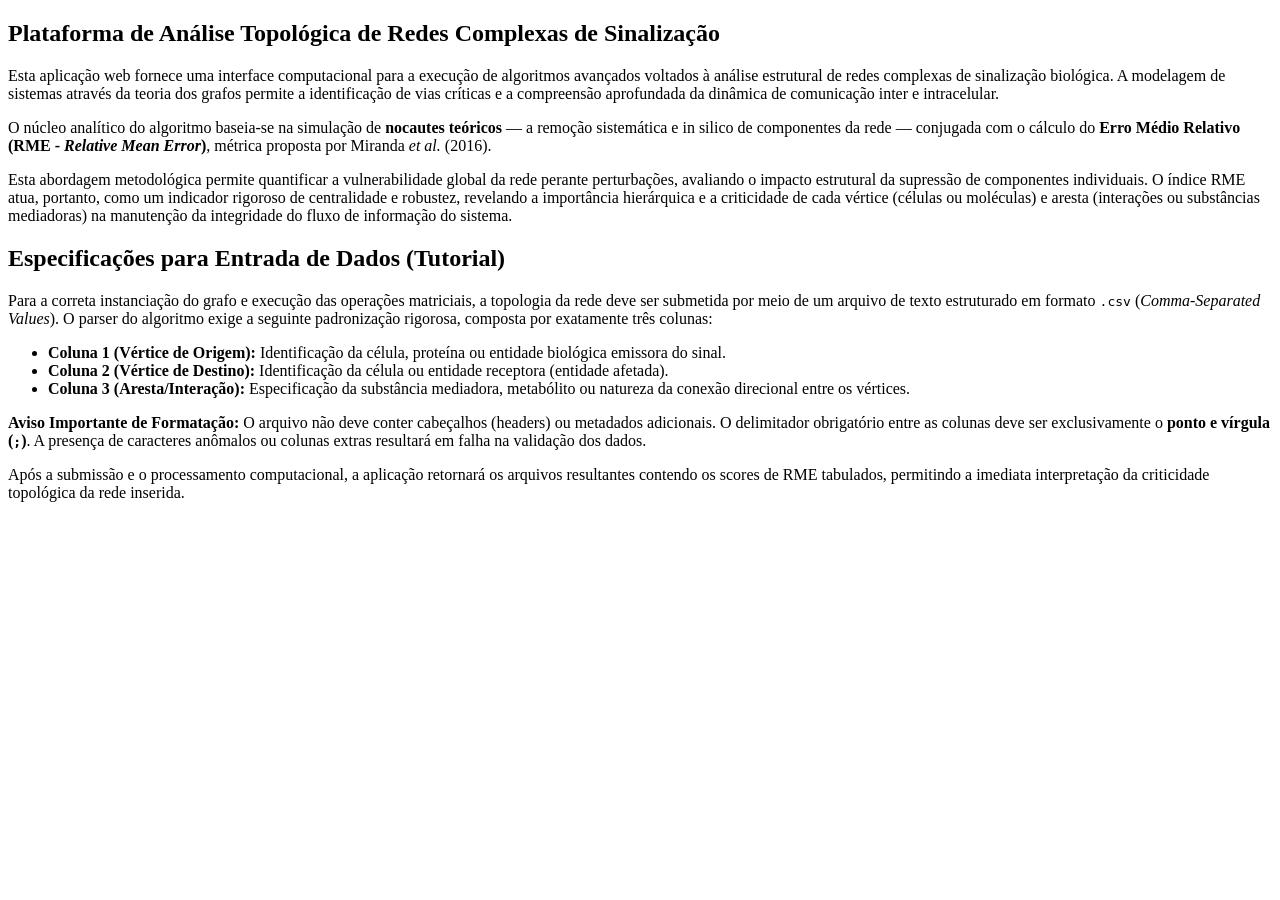
==== src/webAplication/index.html @ 30d3937d "primeira versão index.html" ====
<!DOCTYPE html>
<html lang="pt_br">
<head>
    <meta charset="UTF-8">
    <meta name="viewport" content="width=device-width, initial-scale=1.0">
    <title>Análise de Redes</title>
</head>
<body>
    
<section id="introducao-algoritmo">
    <h1>Plataforma de Análise Topológica de Redes Complexas de Sinalização</h1>

    <p> Esta aplicação web fornece uma interface computacional para a execução de algoritmos avançados voltados
        à análise estrutural de redes complexas de sinalização biológica. A modelagem de sistemas através da 
        teoria dos grafos permite a identificação de vias críticas e a compreensão aprofundada da dinâmica de 
        comunicação inter e intracelular.</p>

    <p> O núcleo analítico do algoritmo baseia-se na simulação de <strong>nocautes teóricos</strong> — a
        remoção sistemática e in silico de componentes da rede — conjugada com o cálculo do 
        <strong>Erro Médio Relativo (RME - <em>Relative Mean Error</em>)</strong>, métrica proposta por 
        Miranda <em>et al.</em> (2016).</p> 
    
    <p> Esta abordagem metodológica permite quantificar a vulnerabilidade global da rede perante perturbações,
        avaliando o impacto estrutural da supressão de componentes individuais. O índice RME atua, portanto, 
        como um indicador rigoroso de centralidade e robustez, revelando a importância hierárquica e a 
        criticidade de cada vértice (células ou moléculas) e aresta (interações ou substâncias mediadoras)
        na manutenção da integridade do fluxo de informação do sistema.</p>
</section>

<section id="tutorial-utilizacao">
    <h2>Especificações para Entrada de Dados (Tutorial)</h2>

    <p>Para a correta instanciação do grafo e execução das operações matriciais, a topologia da rede deve ser submetida por meio de um arquivo de texto estruturado em formato <code>.csv</code> (<em>Comma-Separated Values</em>). O parser do algoritmo exige a seguinte padronização rigorosa, composta por exatamente três colunas:</p>

    <ul>
        <li><strong>Coluna 1 (Vértice de Origem):</strong> Identificação da célula, proteína ou entidade biológica emissora do sinal.</li>
        <li><strong>Coluna 2 (Vértice de Destino):</strong> Identificação da célula ou entidade receptora (entidade afetada).</li>
        <li><strong>Coluna 3 (Aresta/Interação):</strong> Especificação da substância mediadora, metabólito ou natureza da conexão direcional entre os vértices.</li>
    </ul>

    <div class="alerta-formatacao" >
        <strong>Aviso Importante de Formatação:</strong> 
        O arquivo não deve conter cabeçalhos (headers) ou metadados adicionais. O delimitador obrigatório entre as colunas deve ser exclusivamente o <strong>ponto e vírgula (<code>;</code>)</strong>. A presença de caracteres anômalos ou colunas extras resultará em falha na validação dos dados.
    </div>

    <p>Após a submissão e o processamento computacional, a aplicação retornará os arquivos resultantes contendo os scores de RME tabulados, permitindo a imediata interpretação da criticidade topológica da rede inserida.</p>
</section>

</body>
</html>
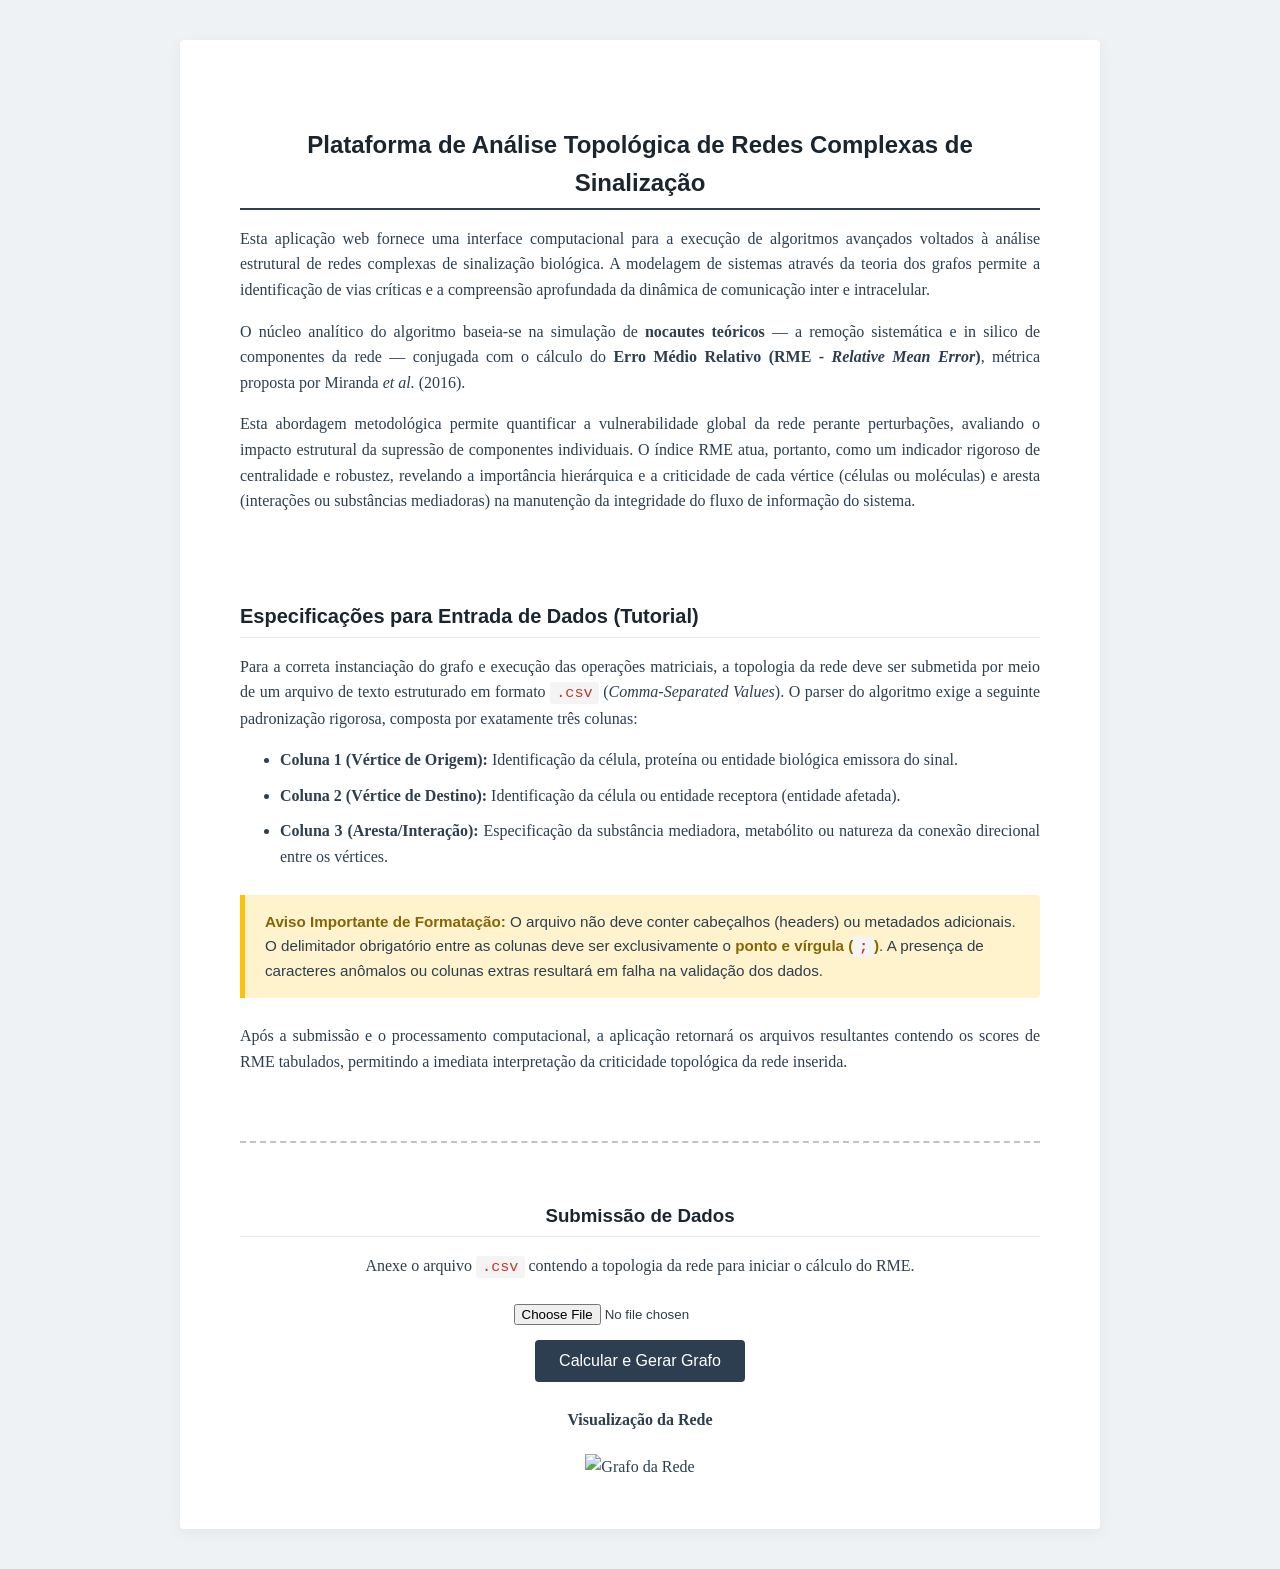
==== commit 47b4e578: "Alterações no html e criação do arquivo css" ====
--- a/src/webAplication/index.html
+++ b/src/webAplication/index.html
@@ -4,47 +4,54 @@
     <meta charset="UTF-8">
     <meta name="viewport" content="width=device-width, initial-scale=1.0">
     <title>Análise de Redes</title>
+
+    <link rel="stylesheet" href="styles/styles.css">
+    <script src="script.js"></script>
 </head>
 <body>
-    
-<section id="introducao-algoritmo">
-    <h1>Plataforma de Análise Topológica de Redes Complexas de Sinalização</h1>
+  <div class="container-principal">
+        
+        <section id="introducao-algoritmo">
+            <h1>Plataforma de Análise Topológica de Redes Complexas de Sinalização</h1>
+            <p>Esta aplicação web fornece uma interface computacional para a execução de algoritmos avançados voltados à análise estrutural de redes complexas de sinalização biológica. A modelagem de sistemas através da teoria dos grafos permite a identificação de vias críticas e a compreensão aprofundada da dinâmica de comunicação inter e intracelular.</p>
+            <p>O núcleo analítico do algoritmo baseia-se na simulação de <strong>nocautes teóricos</strong> — a remoção sistemática e in silico de componentes da rede — conjugada com o cálculo do <strong>Erro Médio Relativo (RME - <em>Relative Mean Error</em>)</strong>, métrica proposta por Miranda <em>et al.</em> (2016).</p> 
+            <p>Esta abordagem metodológica permite quantificar a vulnerabilidade global da rede perante perturbações, avaliando o impacto estrutural da supressão de componentes individuais. O índice RME atua, portanto, como um indicador rigoroso de centralidade e robustez, revelando a importância hierárquica e a criticidade de cada vértice (células ou moléculas) e aresta (interações ou substâncias mediadoras) na manutenção da integridade do fluxo de informação do sistema.</p>
+        </section>
 
-    <p> Esta aplicação web fornece uma interface computacional para a execução de algoritmos avançados voltados
-        à análise estrutural de redes complexas de sinalização biológica. A modelagem de sistemas através da 
-        teoria dos grafos permite a identificação de vias críticas e a compreensão aprofundada da dinâmica de 
-        comunicação inter e intracelular.</p>
+        <section id="tutorial-utilizacao">
+            <h2>Especificações para Entrada de Dados (Tutorial)</h2>
+            <p>Para a correta instanciação do grafo e execução das operações matriciais, a topologia da rede deve ser submetida por meio de um arquivo de texto estruturado em formato <code>.csv</code> (<em>Comma-Separated Values</em>). O parser do algoritmo exige a seguinte padronização rigorosa, composta por exatamente três colunas:</p>
+            <ul>
+                <li><strong>Coluna 1 (Vértice de Origem):</strong> Identificação da célula, proteína ou entidade biológica emissora do sinal.</li>
+                <li><strong>Coluna 2 (Vértice de Destino):</strong> Identificação da célula ou entidade receptora (entidade afetada).</li>
+                <li><strong>Coluna 3 (Aresta/Interação):</strong> Especificação da substância mediadora, metabólito ou natureza da conexão direcional entre os vértices.</li>
+            </ul>
 
-    <p> O núcleo analítico do algoritmo baseia-se na simulação de <strong>nocautes teóricos</strong> — a
-        remoção sistemática e in silico de componentes da rede — conjugada com o cálculo do 
-        <strong>Erro Médio Relativo (RME - <em>Relative Mean Error</em>)</strong>, métrica proposta por 
-        Miranda <em>et al.</em> (2016).</p> 
-    
-    <p> Esta abordagem metodológica permite quantificar a vulnerabilidade global da rede perante perturbações,
-        avaliando o impacto estrutural da supressão de componentes individuais. O índice RME atua, portanto, 
-        como um indicador rigoroso de centralidade e robustez, revelando a importância hierárquica e a 
-        criticidade de cada vértice (células ou moléculas) e aresta (interações ou substâncias mediadoras)
-        na manutenção da integridade do fluxo de informação do sistema.</p>
-</section>
+            <div class="alerta-formatacao">
+                <strong>Aviso Importante de Formatação:</strong> O arquivo não deve conter cabeçalhos (headers) ou metadados adicionais. O delimitador obrigatório entre as colunas deve ser exclusivamente o <strong>ponto e vírgula (<code>;</code>)</strong>. A presença de caracteres anômalos ou colunas extras resultará em falha na validação dos dados.
+            </div>
 
-<section id="tutorial-utilizacao">
-    <h2>Especificações para Entrada de Dados (Tutorial)</h2>
+            <p>Após a submissão e o processamento computacional, a aplicação retornará os arquivos resultantes contendo os scores de RME tabulados, permitindo a imediata interpretação da criticidade topológica da rede inserida.</p>
+        </section>
 
-    <p>Para a correta instanciação do grafo e execução das operações matriciais, a topologia da rede deve ser submetida por meio de um arquivo de texto estruturado em formato <code>.csv</code> (<em>Comma-Separated Values</em>). O parser do algoritmo exige a seguinte padronização rigorosa, composta por exatamente três colunas:</p>
+        <section id="area-upload">
+            <h3>Submissão de Dados</h3>
+            <p>Anexe o arquivo <code>.csv</code> contendo a topologia da rede para iniciar o cálculo do RME.</p>
+            
+            <div class="controles-upload">
+                <input type="file" id="inputCsv" accept=".csv">
+                
+                <button class="botao-primario" onclick="enviarParaAPI()">Calcular e Gerar Grafo</button>
+            </div>
 
-    <ul>
-        <li><strong>Coluna 1 (Vértice de Origem):</strong> Identificação da célula, proteína ou entidade biológica emissora do sinal.</li>
-        <li><strong>Coluna 2 (Vértice de Destino):</strong> Identificação da célula ou entidade receptora (entidade afetada).</li>
-        <li><strong>Coluna 3 (Aresta/Interação):</strong> Especificação da substância mediadora, metabólito ou natureza da conexão direcional entre os vértices.</li>
-    </ul>
+            <div id="mensagemStatus"></div>
+            
+            <div id="areaGrafo">
+                <h4>Visualização da Rede</h4>
+                <img id="imagemGrafo" src="" alt="Grafo da Rede">
+            </div>
+        </section>
 
-    <div class="alerta-formatacao" >
-        <strong>Aviso Importante de Formatação:</strong> 
-        O arquivo não deve conter cabeçalhos (headers) ou metadados adicionais. O delimitador obrigatório entre as colunas deve ser exclusivamente o <strong>ponto e vírgula (<code>;</code>)</strong>. A presença de caracteres anômalos ou colunas extras resultará em falha na validação dos dados.
     </div>
-
-    <p>Após a submissão e o processamento computacional, a aplicação retornará os arquivos resultantes contendo os scores de RME tabulados, permitindo a imediata interpretação da criticidade topológica da rede inserida.</p>
-</section>
-
 </body>
 </html>
--- a/src/webAplication/styles/styles.css
+++ b/src/webAplication/styles/styles.css
@@ -0,0 +1,124 @@
+
+body {
+    font-family: 'Georgia', 'Times New Roman', serif; 
+    background-color: #eef2f5; 
+    color: #2c3e50; 
+    line-height: 1.6;
+    margin: 0;
+    padding: 40px 20px;
+    display: flex;
+    justify-content: center;
+}
+
+.container-principal {
+    background-color: #ffffff;
+    max-width: 800px; 
+    padding: 50px 60px;
+    border-radius: 4px;
+    box-shadow: 0 4px 15px rgba(0, 0, 0, 0.05);
+    text-align: justify; 
+    display: flex;
+    flex-direction: column; 
+    gap: 40px; 
+}
+
+h1, h2, h3 {
+    font-family: 'Arial', 'Helvetica', sans-serif; 
+    color: #1a252f;
+    margin-top: 1.5em;
+    margin-bottom: 0.5em;
+    border-bottom: 1px solid #eaeaea; 
+    padding-bottom: 5px;
+}
+
+h1 {
+    font-size: 24px;
+    text-align: center; 
+    border-bottom: 2px solid #2c3e50;
+}
+
+h2 {
+    font-size: 20px;
+}
+
+code {
+    font-family: 'Courier New', Courier, monospace;
+    background-color: #f4f4f4;
+    padding: 2px 6px;
+    border-radius: 3px;
+    font-size: 0.95em;
+    color: #c0392b;
+}
+
+.alerta-formatacao {
+    background-color: #fff3cd;
+    border-left: 5px solid #ffc107; 
+    padding: 15px 20px;
+    margin: 25px 0;
+    border-radius: 0 4px 4px 0;
+    text-align: left; 
+    font-family: 'Arial', sans-serif; 
+    font-size: 0.95em;
+}
+
+.alerta-formatacao strong {
+    color: #856404;
+}
+
+
+ul {
+    margin-bottom: 20px;
+}
+
+ul li {
+    margin-bottom: 10px;
+}  
+
+#area-upload {
+    margin-top: 10px;
+    padding-top: 30px;
+    border-top: 2px dashed #bdc3c7; 
+    text-align: center;
+}
+
+.controles-upload {
+    display: flex;
+    flex-direction: column;
+    align-items: center;
+    gap: 15px;
+    margin: 25px 0;
+}
+
+.botao-primario {
+    background-color: #2c3e50;
+    color: #ffffff;
+    border: none;
+    padding: 12px 24px;
+    font-size: 16px;
+    font-family: 'Arial', sans-serif;
+    border-radius: 4px;
+    cursor: pointer;
+    transition: background-color 0.3s;
+}
+
+.botao-primario:hover {
+    background-color: #1a252f;
+}
+
+#mensagem_status {
+    margin-top: 15px;
+    font-family: 'Arial', sans-serif;
+    font-size: 14px;
+}
+
+#area_grafo {
+    margin-top: 30px;
+    display: none;
+}
+
+#imagem_grafo {
+    max-width: 100%;
+    border: 1px solid #eaeaea;
+    padding: 10px;
+    background-color: #fcfcfc;
+}
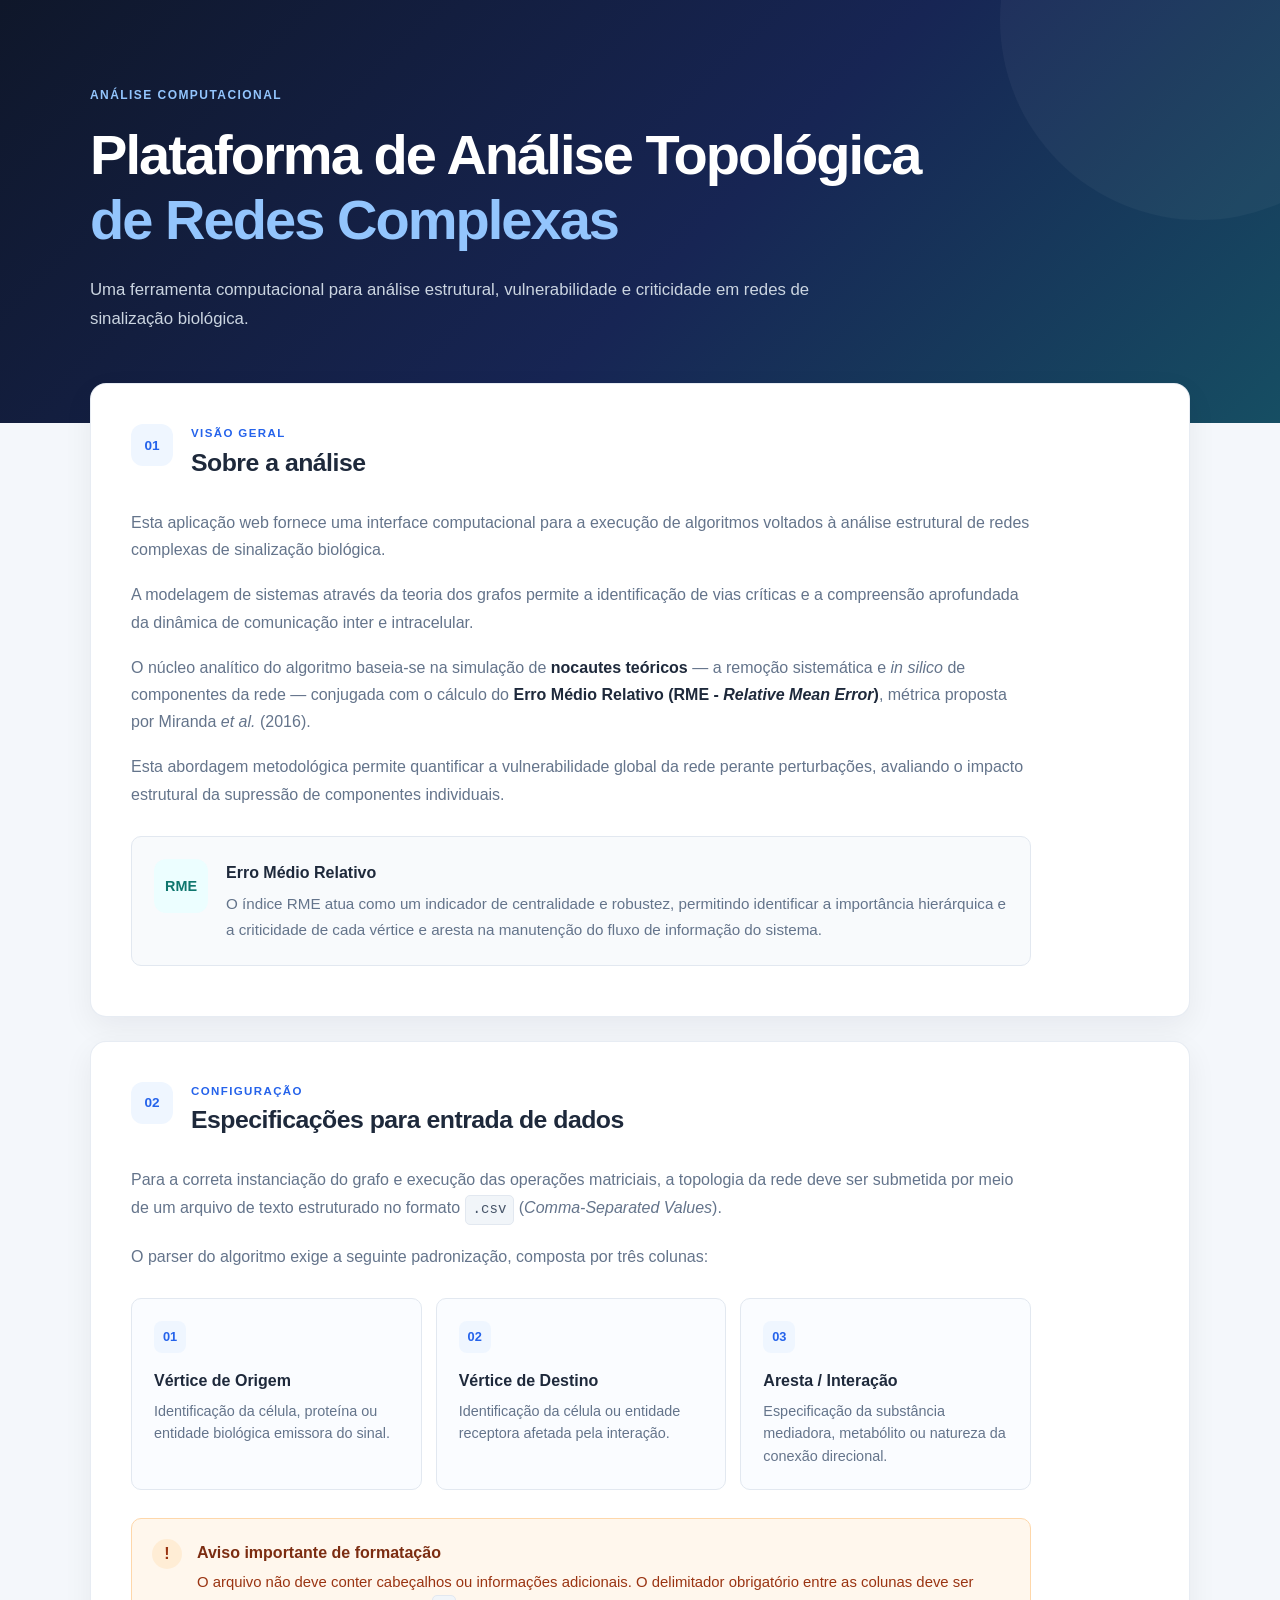
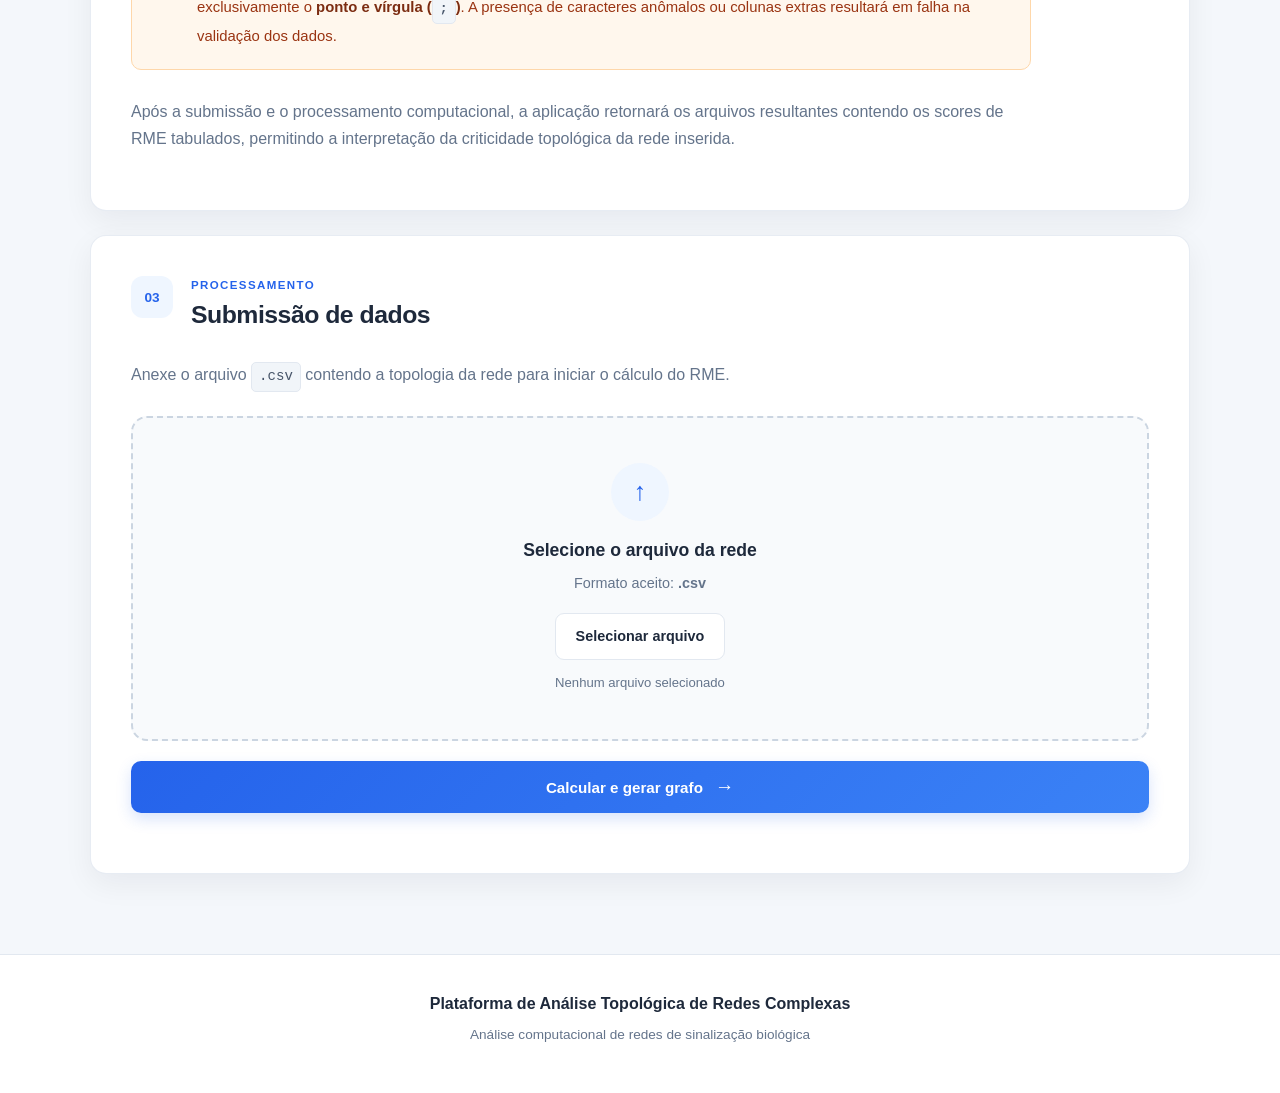
==== commit 48b6345e: "feat: alterando visualização do projeto na plataforma web" ====
--- a/src/webAplication/index.html
+++ b/src/webAplication/index.html
@@ -1,57 +1,311 @@
 <!DOCTYPE html>
-<html lang="pt_br">
+
+<html lang="pt-BR">
 <head>
     <meta charset="UTF-8">
     <meta name="viewport" content="width=device-width, initial-scale=1.0">
-    <title>Análise de Redes</title>
-
-    <link rel="stylesheet" href="styles/styles.css">
-    <script src="script.js"></script>
+
+<meta name="description" content="Plataforma de análise topológica de redes complexas de sinalização biológica">
+
+<title>Análise Topológica de Redes</title>
+
+<link rel="stylesheet" href="styles/styles.css">
+<script src="scripts/script.js" defer></script>
+
 </head>
+
 <body>
-  <div class="container-principal">
-        
-        <section id="introducao-algoritmo">
-            <h1>Plataforma de Análise Topológica de Redes Complexas de Sinalização</h1>
-            <p>Esta aplicação web fornece uma interface computacional para a execução de algoritmos avançados voltados à análise estrutural de redes complexas de sinalização biológica. A modelagem de sistemas através da teoria dos grafos permite a identificação de vias críticas e a compreensão aprofundada da dinâmica de comunicação inter e intracelular.</p>
-            <p>O núcleo analítico do algoritmo baseia-se na simulação de <strong>nocautes teóricos</strong> — a remoção sistemática e in silico de componentes da rede — conjugada com o cálculo do <strong>Erro Médio Relativo (RME - <em>Relative Mean Error</em>)</strong>, métrica proposta por Miranda <em>et al.</em> (2016).</p> 
-            <p>Esta abordagem metodológica permite quantificar a vulnerabilidade global da rede perante perturbações, avaliando o impacto estrutural da supressão de componentes individuais. O índice RME atua, portanto, como um indicador rigoroso de centralidade e robustez, revelando a importância hierárquica e a criticidade de cada vértice (células ou moléculas) e aresta (interações ou substâncias mediadoras) na manutenção da integridade do fluxo de informação do sistema.</p>
-        </section>
-
-        <section id="tutorial-utilizacao">
-            <h2>Especificações para Entrada de Dados (Tutorial)</h2>
-            <p>Para a correta instanciação do grafo e execução das operações matriciais, a topologia da rede deve ser submetida por meio de um arquivo de texto estruturado em formato <code>.csv</code> (<em>Comma-Separated Values</em>). O parser do algoritmo exige a seguinte padronização rigorosa, composta por exatamente três colunas:</p>
-            <ul>
-                <li><strong>Coluna 1 (Vértice de Origem):</strong> Identificação da célula, proteína ou entidade biológica emissora do sinal.</li>
-                <li><strong>Coluna 2 (Vértice de Destino):</strong> Identificação da célula ou entidade receptora (entidade afetada).</li>
-                <li><strong>Coluna 3 (Aresta/Interação):</strong> Especificação da substância mediadora, metabólito ou natureza da conexão direcional entre os vértices.</li>
-            </ul>
+
+<header class="cabecalho">
+    <div class="cabecalho-conteudo">
+        <span class="etiqueta">ANÁLISE COMPUTACIONAL</span>
+
+        <h1>
+            Plataforma de Análise Topológica
+            <span>de Redes Complexas</span>
+        </h1>
+
+        <p>
+            Uma ferramenta computacional para análise estrutural,
+            vulnerabilidade e criticidade em redes de sinalização biológica.
+        </p>
+    </div>
+</header>
+
+
+<main class="container-principal">
+
+    <!-- INTRODUÇÃO -->
+    <section id="introducao-algoritmo" class="card">
+
+        <div class="titulo-secao">
+            <span class="numero-secao">01</span>
+
+            <div>
+                <span class="rotulo-secao">VISÃO GERAL</span>
+                <h2>Sobre a análise</h2>
+            </div>
+        </div>
+
+        <div class="conteudo-texto">
+
+            <p>
+                Esta aplicação web fornece uma interface computacional para
+                a execução de algoritmos voltados à análise estrutural de
+                redes complexas de sinalização biológica.
+            </p>
+
+            <p>
+                A modelagem de sistemas através da teoria dos grafos permite
+                a identificação de vias críticas e a compreensão aprofundada
+                da dinâmica de comunicação inter e intracelular.
+            </p>
+
+            <p>
+                O núcleo analítico do algoritmo baseia-se na simulação de
+                <strong>nocautes teóricos</strong> — a remoção sistemática
+                e <em>in silico</em> de componentes da rede — conjugada com
+                o cálculo do
+                <strong>Erro Médio Relativo (RME -
+                <em>Relative Mean Error</em>)</strong>, métrica proposta
+                por Miranda <em>et al.</em> (2016).
+            </p>
+
+            <p>
+                Esta abordagem metodológica permite quantificar a
+                vulnerabilidade global da rede perante perturbações,
+                avaliando o impacto estrutural da supressão de componentes
+                individuais.
+            </p>
+
+            <div class="destaque-metodologia">
+                <div class="icone-destaque">RME</div>
+
+                <div>
+                    <strong>Erro Médio Relativo</strong>
+
+                    <p>
+                        O índice RME atua como um indicador de centralidade
+                        e robustez, permitindo identificar a importância
+                        hierárquica e a criticidade de cada vértice e aresta
+                        na manutenção do fluxo de informação do sistema.
+                    </p>
+                </div>
+            </div>
+
+        </div>
+    </section>
+
+
+    <!-- TUTORIAL -->
+    <section id="tutorial-utilizacao" class="card">
+
+        <div class="titulo-secao">
+            <span class="numero-secao">02</span>
+
+            <div>
+                <span class="rotulo-secao">CONFIGURAÇÃO</span>
+                <h2>Especificações para entrada de dados</h2>
+            </div>
+        </div>
+
+        <div class="conteudo-texto">
+
+            <p>
+                Para a correta instanciação do grafo e execução das
+                operações matriciais, a topologia da rede deve ser submetida
+                por meio de um arquivo de texto estruturado no formato
+                <code>.csv</code>
+                (<em>Comma-Separated Values</em>).
+            </p>
+
+            <p>
+                O parser do algoritmo exige a seguinte padronização,
+                composta por três colunas:
+            </p>
+
+
+            <div class="estrutura-csv">
+
+                <div class="csv-item">
+                    <span class="csv-numero">01</span>
+
+                    <div>
+                        <strong>Vértice de Origem</strong>
+                        <p>
+                            Identificação da célula, proteína ou entidade
+                            biológica emissora do sinal.
+                        </p>
+                    </div>
+                </div>
+
+
+                <div class="csv-item">
+                    <span class="csv-numero">02</span>
+
+                    <div>
+                        <strong>Vértice de Destino</strong>
+                        <p>
+                            Identificação da célula ou entidade receptora
+                            afetada pela interação.
+                        </p>
+                    </div>
+                </div>
+
+
+                <div class="csv-item">
+                    <span class="csv-numero">03</span>
+
+                    <div>
+                        <strong>Aresta / Interação</strong>
+                        <p>
+                            Especificação da substância mediadora,
+                            metabólito ou natureza da conexão direcional.
+                        </p>
+                    </div>
+                </div>
+
+            </div>
+
 
             <div class="alerta-formatacao">
-                <strong>Aviso Importante de Formatação:</strong> O arquivo não deve conter cabeçalhos (headers) ou metadados adicionais. O delimitador obrigatório entre as colunas deve ser exclusivamente o <strong>ponto e vírgula (<code>;</code>)</strong>. A presença de caracteres anômalos ou colunas extras resultará em falha na validação dos dados.
-            </div>
-
-            <p>Após a submissão e o processamento computacional, a aplicação retornará os arquivos resultantes contendo os scores de RME tabulados, permitindo a imediata interpretação da criticidade topológica da rede inserida.</p>
-        </section>
-
-        <section id="area-upload">
-            <h3>Submissão de Dados</h3>
-            <p>Anexe o arquivo <code>.csv</code> contendo a topologia da rede para iniciar o cálculo do RME.</p>
-            
-            <div class="controles-upload">
-                <input type="file" id="inputCsv" accept=".csv">
-                
-                <button class="botao-primario" onclick="enviarParaAPI()">Calcular e Gerar Grafo</button>
-            </div>
-
-            <div id="mensagemStatus"></div>
-            
-            <div id="areaGrafo">
-                <h4>Visualização da Rede</h4>
-                <img id="imagemGrafo" src="" alt="Grafo da Rede">
-            </div>
-        </section>
-
-    </div>
+
+                <div class="alerta-icone">!</div>
+
+                <div>
+                    <strong>Aviso importante de formatação</strong>
+
+                    <p>
+                        O arquivo não deve conter cabeçalhos ou informações
+                        adicionais. O delimitador obrigatório entre as
+                        colunas deve ser exclusivamente o
+                        <strong>ponto e vírgula (<code>;</code>)</strong>.
+                        A presença de caracteres anômalos ou colunas extras
+                        resultará em falha na validação dos dados.
+                    </p>
+                </div>
+
+            </div>
+
+
+            <p>
+                Após a submissão e o processamento computacional, a aplicação
+                retornará os arquivos resultantes contendo os scores de RME
+                tabulados, permitindo a interpretação da criticidade
+                topológica da rede inserida.
+            </p>
+
+        </div>
+    </section>
+
+
+    <!-- UPLOAD -->
+    <section id="area-upload" class="card card-upload">
+
+        <div class="titulo-secao">
+            <span class="numero-secao">03</span>
+
+            <div>
+                <span class="rotulo-secao">PROCESSAMENTO</span>
+                <h2>Submissão de dados</h2>
+            </div>
+        </div>
+
+
+        <p class="descricao-upload">
+            Anexe o arquivo <code>.csv</code> contendo a topologia da rede
+            para iniciar o cálculo do RME.
+        </p>
+
+
+        <div class="upload-area">
+
+            <div class="upload-icone">
+                ↑
+            </div>
+
+            <h3>Selecione o arquivo da rede</h3>
+
+            <p>
+                Formato aceito: <strong>.csv</strong>
+            </p>
+
+            <label for="inputCsv" class="label-arquivo">
+                Selecionar arquivo
+            </label>
+
+            <input
+                class="input"
+                type="file"
+                id="inputCsv"
+                accept=".csv"
+            >
+
+            <span id="nomeArquivo" class="nome-arquivo">
+                Nenhum arquivo selecionado
+            </span>
+
+        </div>
+
+
+        <button
+            class="botao-primario"
+            type="button"
+            onclick="enviarParaAPI()"
+        >
+            <span>Calcular e gerar grafo</span>
+            <span class="seta">→</span>
+        </button>
+
+
+        <div id="mensagemStatus" class="mensagem-status"></div>
+
+
+        <!-- GRAFO -->
+        <div id="areaGrafo" class="area-grafo">
+
+            <div class="cabecalho-grafo">
+
+                <div>
+                    <span class="rotulo-secao">RESULTADO</span>
+                    <h3>Visualização da rede</h3>
+                </div>
+
+                <span class="status-grafo">
+                    Processado
+                </span>
+
+            </div>
+
+
+            <div class="grafo-container">
+
+                <img
+                    id="imagemGrafo"
+                    src=""
+                    alt="Visualização do grafo da rede"
+                >
+
+            </div>
+
+        </div>
+
+    </section>
+
+</main>
+
+
+<footer class="rodape">
+
+    <p>
+        Plataforma de Análise Topológica de Redes Complexas
+    </p>
+
+    <span>
+        Análise computacional de redes de sinalização biológica
+    </span>
+
+</footer>
+
 </body>
-</html>+</html>
--- a/src/webAplication/styles/styles.css
+++ b/src/webAplication/styles/styles.css
@@ -1,124 +1,1075 @@
+/* =========================================================
+CONFIGURAÇÕES GERAIS
+========================================================= */
+
+:root {
+--cor-primaria: #2563eb;
+--cor-primaria-hover: #1d4ed8;
+
+--cor-secundaria: #0f766e;
+
+--cor-texto: #1e293b;
+--cor-texto-suave: #64748b;
+
+--cor-fundo: #f4f7fb;
+--cor-card: #ffffff;
+
+--cor-borda: #e2e8f0;
+
+--cor-alerta: #fff7ed;
+--cor-alerta-borda: #fed7aa;
+--cor-alerta-texto: #9a3412;
+
+--sombra-card:
+    0 10px 30px rgba(15, 23, 42, 0.06);
+
+--raio: 16px;
+--raio-pequeno: 10px;
+
+--largura-maxima: 1100px;
+
+}
+
+/* =========================================================
+RESET
+========================================================= */
+
+* {
+  margin: 0;
+  padding: 0;
+  box-sizing: border-box;
+  }
+
+html {
+scroll-behavior: smooth;
+}
 
 body {
-    font-family: 'Georgia', 'Times New Roman', serif; 
-    background-color: #eef2f5; 
-    color: #2c3e50; 
-    line-height: 1.6;
-    margin: 0;
-    padding: 40px 20px;
-    display: flex;
-    justify-content: center;
-}
+font-family:
+Inter,
+-apple-system,
+BlinkMacSystemFont,
+"Segoe UI",
+Roboto,
+Helvetica,
+Arial,
+sans-serif;
+
+background: var(--cor-fundo);
+color: var(--cor-texto);
+
+line-height: 1.7;
+
+}
+
+/* =========================================================
+CABEÇALHO
+========================================================= */
+
+.cabecalho {
+background:
+linear-gradient(
+135deg,
+#0f172a 0%,
+#172554 55%,
+#164e63 100%
+);
+
+color: white;
+
+padding: 80px 24px 90px;
+
+position: relative;
+overflow: hidden;
+
+}
+
+/* elemento decorativo */
+
+.cabecalho::after {
+content: "";
+
+position: absolute;
+
+width: 400px;
+height: 400px;
+
+border-radius: 50%;
+
+background: rgba(255, 255, 255, 0.04);
+
+right: -120px;
+top: -180px;
+
+}
+
+.cabecalho-conteudo {
+max-width: var(--largura-maxima);
+
+margin: 0 auto;
+
+position: relative;
+z-index: 1;
+
+}
+
+.etiqueta {
+display: inline-block;
+
+font-size: 0.75rem;
+font-weight: 700;
+
+letter-spacing: 0.12em;
+
+color: #93c5fd;
+
+margin-bottom: 18px;
+
+}
+
+.cabecalho h1 {
+max-width: 850px;
+
+font-size: clamp(2rem, 5vw, 3.5rem);
+
+line-height: 1.15;
+
+letter-spacing: -0.035em;
+
+margin-bottom: 24px;
+
+}
+
+.cabecalho h1 span {
+color: #93c5fd;
+}
+
+.cabecalho p {
+max-width: 720px;
+
+font-size: 1.05rem;
+
+color: #cbd5e1;
+
+line-height: 1.7;
+
+}
+
+/* =========================================================
+CONTAINER
+========================================================= */
 
 .container-principal {
-    background-color: #ffffff;
-    max-width: 800px; 
-    padding: 50px 60px;
-    border-radius: 4px;
-    box-shadow: 0 4px 15px rgba(0, 0, 0, 0.05);
-    text-align: justify; 
-    display: flex;
-    flex-direction: column; 
-    gap: 40px; 
-}
-
-h1, h2, h3 {
-    font-family: 'Arial', 'Helvetica', sans-serif; 
-    color: #1a252f;
-    margin-top: 1.5em;
-    margin-bottom: 0.5em;
-    border-bottom: 1px solid #eaeaea; 
-    padding-bottom: 5px;
-}
-
-h1 {
-    font-size: 24px;
-    text-align: center; 
-    border-bottom: 2px solid #2c3e50;
-}
-
-h2 {
-    font-size: 20px;
+width: min(
+calc(100% - 40px),
+var(--largura-maxima)
+);
+
+margin: -40px auto 80px;
+
+position: relative;
+z-index: 2;
+
+display: flex;
+flex-direction: column;
+
+gap: 24px;
+
+}
+
+/* =========================================================
+CARDS
+========================================================= */
+
+.card {
+background: var(--cor-card);
+
+border: 1px solid rgba(226, 232, 240, 0.8);
+
+border-radius: var(--raio);
+
+padding: 40px;
+
+box-shadow: var(--sombra-card);
+
+}
+
+.card-upload {
+padding-bottom: 45px;
+}
+
+/* =========================================================
+TÍTULOS DAS SEÇÕES
+========================================================= */
+
+.titulo-secao {
+display: flex;
+
+align-items: flex-start;
+
+gap: 18px;
+
+margin-bottom: 30px;
+
+}
+
+.numero-secao {
+display: flex;
+
+align-items: center;
+justify-content: center;
+
+flex-shrink: 0;
+
+width: 42px;
+height: 42px;
+
+border-radius: 12px;
+
+background: #eff6ff;
+
+color: var(--cor-primaria);
+
+font-size: 0.85rem;
+
+font-weight: 800;
+
+}
+
+.rotulo-secao {
+display: block;
+
+color: var(--cor-primaria);
+
+font-size: 0.72rem;
+
+font-weight: 800;
+
+letter-spacing: 0.12em;
+
+margin-bottom: 3px;
+
+}
+
+.titulo-secao h2 {
+font-size: 1.55rem;
+
+line-height: 1.3;
+
+letter-spacing: -0.02em;
+
+}
+
+/* =========================================================
+TEXTO
+========================================================= */
+
+.conteudo-texto {
+max-width: 900px;
+}
+
+.conteudo-texto p {
+color: var(--cor-texto-suave);
+
+margin-bottom: 18px;
+
+}
+
+.conteudo-texto strong {
+color: var(--cor-texto);
+}
+
+em {
+color: inherit;
 }
 
 code {
-    font-family: 'Courier New', Courier, monospace;
-    background-color: #f4f4f4;
-    padding: 2px 6px;
-    border-radius: 3px;
-    font-size: 0.95em;
-    color: #c0392b;
-}
+display: inline-block;
+
+padding: 2px 7px;
+
+border-radius: 5px;
+
+background: #f1f5f9;
+
+border: 1px solid #e2e8f0;
+
+color: #475569;
+
+font-family:
+    "SFMono-Regular",
+    Consolas,
+    "Liberation Mono",
+    monospace;
+
+font-size: 0.88em;
+
+}
+
+/* =========================================================
+DESTAQUE RME
+========================================================= */
+
+.destaque-metodologia {
+display: flex;
+
+align-items: flex-start;
+
+gap: 18px;
+
+margin-top: 28px;
+margin-bottom: 10px;
+
+padding: 22px;
+
+background: #f8fafc;
+
+border: 1px solid var(--cor-borda);
+
+border-radius: var(--raio-pequeno);
+
+}
+
+.icone-destaque {
+display: flex;
+
+align-items: center;
+justify-content: center;
+
+flex-shrink: 0;
+
+width: 54px;
+height: 54px;
+
+border-radius: 12px;
+
+background: #ecfeff;
+
+color: var(--cor-secundaria);
+
+font-size: 0.9rem;
+
+font-weight: 800;
+
+}
+
+.destaque-metodologia strong {
+display: block;
+
+margin-bottom: 5px;
+
+}
+
+.destaque-metodologia p {
+margin-bottom: 0;
+
+font-size: 0.95rem;
+
+}
+
+/* =========================================================
+ESTRUTURA DO CSV
+========================================================= */
+
+.estrutura-csv {
+display: grid;
+
+grid-template-columns:
+    repeat(3, 1fr);
+
+gap: 14px;
+
+margin: 28px 0;
+
+}
+
+.csv-item {
+padding: 22px;
+
+border: 1px solid var(--cor-borda);
+
+border-radius: var(--raio-pequeno);
+
+background: #fafcff;
+
+transition:
+    transform 0.2s ease,
+    box-shadow 0.2s ease;
+
+}
+
+.csv-item:hover {
+transform: translateY(-2px);
+
+box-shadow:
+    0 8px 20px rgba(15, 23, 42, 0.06);
+
+}
+
+.csv-numero {
+display: flex;
+
+align-items: center;
+justify-content: center;
+
+width: 32px;
+height: 32px;
+
+margin-bottom: 14px;
+
+border-radius: 8px;
+
+background: #eff6ff;
+
+color: var(--cor-primaria);
+
+font-size: 0.8rem;
+
+font-weight: 800;
+
+}
+
+.csv-item strong {
+display: block;
+
+margin-bottom: 6px;
+
+}
+
+.csv-item p {
+font-size: 0.9rem;
+
+line-height: 1.55;
+
+margin: 0;
+
+}
+
+/* =========================================================
+ALERTA
+========================================================= */
 
 .alerta-formatacao {
-    background-color: #fff3cd;
-    border-left: 5px solid #ffc107; 
-    padding: 15px 20px;
-    margin: 25px 0;
-    border-radius: 0 4px 4px 0;
-    text-align: left; 
-    font-family: 'Arial', sans-serif; 
-    font-size: 0.95em;
+display: flex;
+
+align-items: flex-start;
+
+gap: 15px;
+
+padding: 20px;
+
+margin: 28px 0;
+
+border-radius: var(--raio-pequeno);
+
+background: var(--cor-alerta);
+
+border: 1px solid var(--cor-alerta-borda);
+
+color: var(--cor-alerta-texto);
+
+}
+
+.alerta-icone {
+display: flex;
+
+align-items: center;
+justify-content: center;
+
+flex-shrink: 0;
+
+width: 30px;
+height: 30px;
+
+border-radius: 50%;
+
+background: #ffedd5;
+
+font-weight: 900;
+
 }
 
 .alerta-formatacao strong {
-    color: #856404;
-}
-
-
-ul {
-    margin-bottom: 20px;
-}
-
-ul li {
-    margin-bottom: 10px;
-}  
-
-#area-upload {
-    margin-top: 10px;
-    padding-top: 30px;
-    border-top: 2px dashed #bdc3c7; 
-    text-align: center;
-}
-
-.controles-upload {
-    display: flex;
+color: #7c2d12;
+}
+
+.alerta-formatacao p {
+margin-top: 4px;
+margin-bottom: 0;
+
+color: #9a3412;
+
+font-size: 0.93rem;
+
+}
+
+/* =========================================================
+UPLOAD
+========================================================= */
+
+.descricao-upload {
+color: var(--cor-texto-suave);
+
+margin-bottom: 24px;
+
+}
+
+.upload-area {
+display: flex;
+
+flex-direction: column;
+
+align-items: center;
+
+justify-content: center;
+
+text-align: center;
+
+padding: 45px 25px;
+
+border: 2px dashed #cbd5e1;
+
+border-radius: var(--raio);
+
+background: #f8fafc;
+
+transition:
+    border-color 0.2s ease,
+    background 0.2s ease;
+
+}
+
+.upload-area:hover {
+border-color: #93c5fd;
+
+background: #f8fbff;
+
+}
+
+.upload-icone {
+display: flex;
+
+align-items: center;
+justify-content: center;
+
+width: 58px;
+height: 58px;
+
+margin-bottom: 15px;
+
+border-radius: 50%;
+
+background: #eff6ff;
+
+color: var(--cor-primaria);
+
+font-size: 1.6rem;
+
+font-weight: 700;
+
+}
+
+.upload-area h3 {
+font-size: 1.1rem;
+
+margin-bottom: 5px;
+
+}
+
+.upload-area p {
+color: var(--cor-texto-suave);
+
+font-size: 0.9rem;
+
+margin-bottom: 18px;
+
+}
+
+.label-arquivo {
+display: inline-flex;
+
+align-items: center;
+justify-content: center;
+
+padding: 10px 20px;
+
+border-radius: 9px;
+
+background: white;
+
+border: 1px solid var(--cor-borda);
+
+color: var(--cor-texto);
+
+font-size: 0.9rem;
+
+font-weight: 700;
+
+cursor: pointer;
+
+transition:
+    background 0.2s ease,
+    border-color 0.2s ease;
+
+}
+
+.label-arquivo:hover {
+border-color: #93c5fd;
+
+background: #eff6ff;
+
+}
+
+/* esconde o input original */
+
+.input {
+display: none;
+}
+
+.nome-arquivo {
+display: block;
+
+margin-top: 12px;
+
+color: var(--cor-texto-suave);
+
+font-size: 0.82rem;
+
+max-width: 100%;
+
+overflow: hidden;
+
+text-overflow: ellipsis;
+
+white-space: nowrap;
+
+}
+
+/* =========================================================
+BOTÃO
+========================================================= */
+
+.botao-primario {
+display: flex;
+
+align-items: center;
+justify-content: center;
+
+gap: 12px;
+
+width: 100%;
+
+margin-top: 20px;
+
+padding: 15px 22px;
+
+border: none;
+
+border-radius: 10px;
+
+background:
+    linear-gradient(
+        135deg,
+        var(--cor-primaria),
+        #3b82f6
+    );
+
+color: white;
+
+font-family: inherit;
+
+font-size: 0.95rem;
+
+font-weight: 700;
+
+cursor: pointer;
+
+box-shadow:
+    0 6px 15px rgba(37, 99, 235, 0.18);
+
+transition:
+    transform 0.2s ease,
+    box-shadow 0.2s ease,
+    background 0.2s ease;
+
+}
+
+.botao-primario:hover {
+background:
+linear-gradient(
+135deg,
+var(--cor-primaria-hover),
+var(--cor-primaria)
+);
+
+transform: translateY(-1px);
+
+box-shadow:
+    0 9px 20px rgba(37, 99, 235, 0.24);
+
+}
+
+.botao-primario:active {
+transform: translateY(0);
+}
+
+.seta {
+font-size: 1.2rem;
+
+transition: transform 0.2s ease;
+
+}
+
+.botao-primario:hover .seta {
+transform: translateX(4px);
+}
+
+/* =========================================================
+STATUS
+========================================================= */
+
+.mensagem-status {
+margin-top: 15px;
+
+padding: 0;
+
+}
+
+.mensagem-status:not(:empty) {
+padding: 12px 15px;
+
+border-radius: 9px;
+
+background: #f8fafc;
+
+border: 1px solid var(--cor-borda);
+
+color: var(--cor-texto-suave);
+
+font-size: 0.9rem;
+
+}
+
+/* =========================================================
+ÁREA DO GRAFO
+========================================================= */
+
+.area-grafo {
+display: none;
+
+margin-top: 40px;
+
+padding-top: 30px;
+
+border-top: 1px solid var(--cor-borda);
+
+}
+
+.cabecalho-grafo {
+display: flex;
+
+align-items: center;
+
+justify-content: space-between;
+
+gap: 20px;
+
+margin-bottom: 20px;
+
+}
+
+.cabecalho-grafo h3 {
+font-size: 1.25rem;
+
+line-height: 1.3;
+
+}
+
+.status-grafo {
+padding: 6px 11px;
+
+border-radius: 20px;
+
+background: #ecfdf5;
+
+color: #047857;
+
+border: 1px solid #a7f3d0;
+
+font-size: 0.75rem;
+
+font-weight: 700;
+
+white-space: nowrap;
+
+}
+
+.grafo-container {
+display: flex;
+
+align-items: center;
+justify-content: center;
+
+min-height: 300px;
+
+padding: 20px;
+
+overflow: auto;
+
+border-radius: var(--raio-pequeno);
+
+background: #f8fafc;
+
+border: 1px solid var(--cor-borda);
+
+}
+
+#imagemGrafo {
+display: block;
+
+max-width: 100%;
+
+height: auto;
+
+object-fit: contain;
+
+}
+
+/* =========================================================
+RODAPÉ
+========================================================= */
+
+.rodape {
+text-align: center;
+
+padding: 35px 20px 45px;
+
+border-top: 1px solid var(--cor-borda);
+
+color: var(--cor-texto-suave);
+
+background: white;
+
+}
+
+.rodape p {
+font-weight: 700;
+
+color: var(--cor-texto);
+
+margin-bottom: 3px;
+
+}
+
+.rodape span {
+font-size: 0.85rem;
+}
+
+/* =========================================================
+RESPONSIVIDADE
+TABLETS
+========================================================= */
+
+@media (max-width: 800px) {
+
+.cabecalho {
+    padding: 65px 24px 75px;
+}
+
+
+.estrutura-csv {
+    grid-template-columns: 1fr;
+}
+
+
+.card {
+    padding: 30px;
+}
+
+}
+
+/* =========================================================
+RESPONSIVIDADE
+CELULARES
+========================================================= */
+
+@media (max-width: 600px) {
+
+body {
+    font-size: 0.95rem;
+}
+
+
+.cabecalho {
+    padding: 50px 20px 65px;
+}
+
+
+.cabecalho h1 {
+    font-size: 2rem;
+
+    letter-spacing: -0.025em;
+}
+
+
+.cabecalho p {
+    font-size: 0.95rem;
+}
+
+
+.container-principal {
+    width: calc(100% - 24px);
+
+    margin-top: -30px;
+
+    margin-bottom: 50px;
+
+    gap: 16px;
+}
+
+
+.card {
+    padding: 24px 20px;
+
+    border-radius: 13px;
+}
+
+
+.titulo-secao {
+    gap: 12px;
+
+    margin-bottom: 24px;
+}
+
+
+.numero-secao {
+    width: 36px;
+    height: 36px;
+
+    border-radius: 9px;
+
+    font-size: 0.75rem;
+}
+
+
+.titulo-secao h2 {
+    font-size: 1.3rem;
+}
+
+
+.conteudo-texto p {
+    font-size: 0.93rem;
+
+    line-height: 1.65;
+}
+
+
+.destaque-metodologia {
+    padding: 17px;
+
+    gap: 12px;
+}
+
+
+.icone-destaque {
+    width: 45px;
+    height: 45px;
+
+    font-size: 0.75rem;
+}
+
+
+.alerta-formatacao {
+    padding: 16px;
+
+    gap: 10px;
+}
+
+
+.alerta-formatacao p {
+    font-size: 0.86rem;
+}
+
+
+.upload-area {
+    padding: 35px 18px;
+}
+
+
+.botao-primario {
+    padding: 14px 18px;
+}
+
+
+.cabecalho-grafo {
+    align-items: flex-start;
+
     flex-direction: column;
-    align-items: center;
-    gap: 15px;
-    margin: 25px 0;
-}
-
-.botao-primario {
-    background-color: #2c3e50;
-    color: #ffffff;
-    border: none;
-    padding: 12px 24px;
-    font-size: 16px;
-    font-family: 'Arial', sans-serif;
-    border-radius: 4px;
-    cursor: pointer;
-    transition: background-color 0.3s;
-}
-
-.botao-primario:hover {
-    background-color: #1a252f;
-}
-
-#mensagem_status {
-    margin-top: 15px;
-    font-family: 'Arial', sans-serif;
-    font-size: 14px;
-}
-
-#area_grafo {
-    margin-top: 30px;
-    display: none;
-}
-
-#imagem_grafo {
-    max-width: 100%;
-    border: 1px solid #eaeaea;
+}
+
+
+.status-grafo {
+    font-size: 0.7rem;
+}
+
+
+.grafo-container {
     padding: 10px;
-    background-color: #fcfcfc;
-}+
+    min-height: 220px;
+}
+
+
+.rodape {
+    padding: 30px 18px;
+}
+
+}
+
+/* =========================================================
+CELULARES MUITO PEQUENOS
+========================================================= */
+
+@media (max-width: 380px) {
+
+.cabecalho h1 {
+    font-size: 1.75rem;
+}
+
+
+.card {
+    padding: 20px 16px;
+}
+
+
+.upload-area {
+    padding: 30px 12px;
+}
+
+}
+
+/* =========================================================
+ACESSIBILIDADE
+========================================================= */
+
+button:focus-visible,
+label:focus-visible {
+outline: 3px solid rgba(37, 99, 235, 0.35);
+
+outline-offset: 3px;
+
+}
+
+@media (prefers-reduced-motion: reduce) {
+
+html {
+    scroll-behavior: auto;
+}
+
+*,
+*::before,
+*::after {
+    transition: none !important;
+}
+
+}
